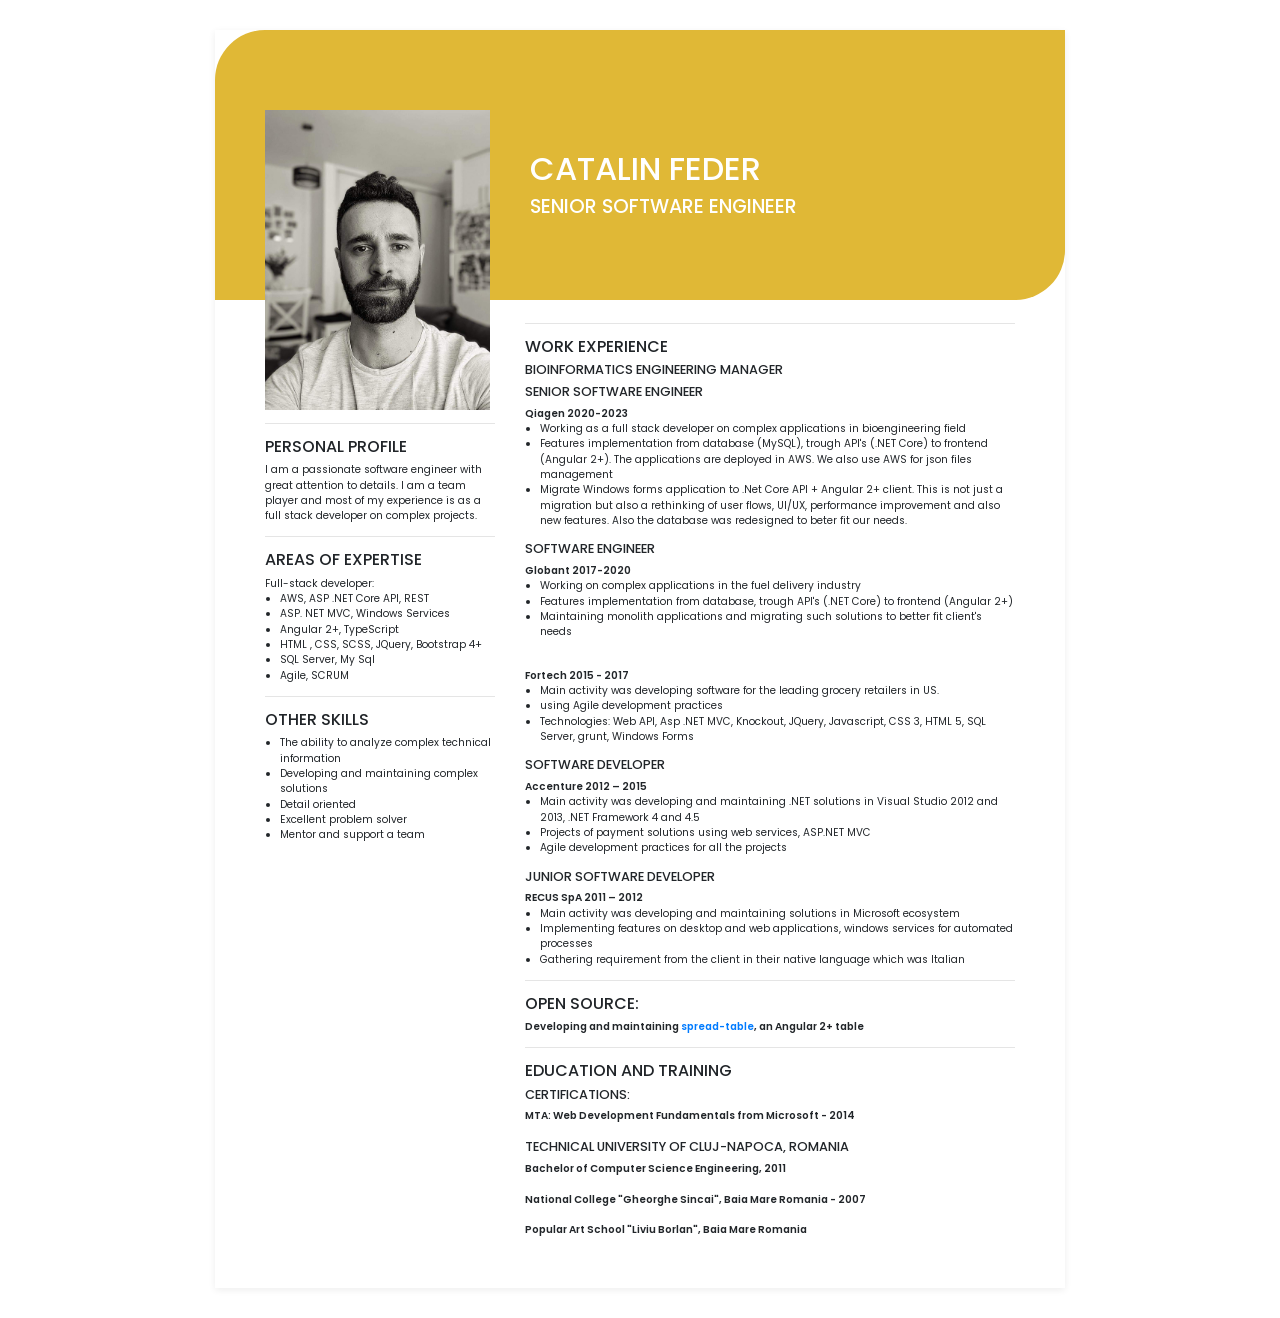
==== docs/index.html @ 6f5e9a1f "added docs" ====
<!DOCTYPE html>
<html lang="en">

<head>
    <meta charset="UTF-8">
    <meta http-equiv="X-UA-Compatible"
          content="IE=edge">
    <meta name="viewport"
          content="width=device-width, initial-scale=1.0">
    <title>Feder Catalin Andrei Resumee</title>
    <link rel="stylesheet"
          href="https://cdn.jsdelivr.net/npm/bootstrap@4.5.3/dist/css/bootstrap.min.css"
          integrity="sha384-TX8t27EcRE3e/ihU7zmQxVncDAy5uIKz4rEkgIXeMed4M0jlfIDPvg6uqKI2xXr2"
          crossorigin="anonymous">
    <link rel="stylesheet"
          href="styles.css">
    <link rel="stylesheet"
          href="https://fonts.googleapis.com/css?family=Poppins:300,400,500,600,700">
</head>

<body>
    <div class="text-center w-100">
        <div class="resumee-container">
            <div class="resumme-header">
                <div class="headline">
                    <h1>CATALIN FEDER</h1>
                    <h4>SENIOR SOFTWARE ENGINEER</h4>
                </div>
            </div>
            <div class="resumme-body row">
                <div class="col-sm-12 col-lg-4 first-column">
                    <img src="resumee-photo.jpg"
                         class="resumee-photo"
                         alt="Resumee photo">
                    <hr>
                    <h5>Personal Profile</h5>
                    <span>I am a passionate software engineer with great attention to details. I am a team player
                        and
                        most
                        of my experience is as a
                        full stack developer on complex projects.</span>

                    <hr>
                    <h5>Areas of expertise</h5>
                    <span>Full-stack developer:</span>
                    <ul>
                        <li>
                            AWS, ASP .NET Core API, REST
                        </li>
                        <li>
                            ASP. NET MVC, Windows Services
                        </li>
                        <li>
                            Angular 2+, TypeScript
                        </li>
                        <li>
                            HTML , CSS, SCSS, JQuery, Bootstrap 4+
                        </li>
                        <li>
                            SQL Server, My Sql
                        </li>
                        <li>
                            Agile, SCRUM
                        </li>
                    </ul>

                    <hr>
                    <h5>Other Skills</h5>
                    <ul>
                        <li>
                            The ability to analyze complex technical information
                        </li>
                        <li>
                            Developing and maintaining complex solutions
                        </li>
                        <li>
                            Detail oriented
                        </li>
                        <li>
                            Excellent problem solver
                        </li>
                        <li>
                            Mentor and support a team
                        </li>
                    </ul>

                </div>
                <div class="col-sm-12 col-lg-8 second-column">
                    <hr>
                    <h5>Work experience</h5>

                    <h6>Bioinformatics Engineering Manager</h6>
                    <h6>Senior Software engineer</h6>

                    <div class="company-year">Qiagen 2020-2023</div>
                    <ul>
                        <li>
                            Working as a full stack developer on complex applications in bioengineering field
                        </li>
                        <li>
                            Features implementation from database (MySQL), trough API's (.NET Core) to
                            frontend (Angular 2+). The applications are deployed in AWS. We also use AWS for json
                            files management
                        </li>
                        <li>
                            Migrate Windows forms application to .Net Core API + Angular 2+ client. This is not just
                            a migration but also a rethinking of user flows, UI/UX, performance improvement and also
                            new features. Also the database was redesigned to beter fit our needs.
                        </li>
                    </ul>

                    <h6>Software engineer</h6>
                    <div class="company-year">Globant 2017-2020</div>
                    <ul>
                        <li>
                            Working on complex applications in the fuel delivery industry
                        </li>
                        <li>
                            Features implementation from database, trough API's (.NET Core) to
                            frontend (Angular 2+)
                        </li>
                        <li>
                            Maintaining monolith applications and migrating
                            such solutions to better fit client's needs
                        </li>
                    </ul>

                    <br>
                    <div class="company-year">Fortech 2015 - 2017</div>
                    <ul>
                        <li>
                            Main activity was developing software for the leading grocery retailers in US.
                        </li>
                        <li>
                            using Agile development practices
                        </li>
                        <li>
                            Technologies: Web API, Asp .NET MVC, Knockout, JQuery, Javascript, CSS 3, HTML 5, SQL
                            Server, grunt, Windows Forms
                        </li>
                    </ul>

                    <h6>Software developer</h6>
                    <div class="company-year">Accenture 2012 – 2015</div>
                    <ul>
                        <li>
                            Main activity was developing and maintaining .NET solutions in Visual
                            Studio 2012 and 2013, .NET Framework 4 and 4.5
                        </li>
                        <li>
                            Projects of payment solutions using web services, ASP.NET MVC
                        </li>
                        <li>
                            Agile development practices for all the projects
                        </li>
                    </ul>

                    <h6>Junior Software developer</h6>
                    <div class="company-year">RECUS SpA 2011 – 2012</div>
                    <ul>
                        <li>
                            Main activity was developing and maintaining solutions in Microsoft ecosystem
                        </li>
                        <li>
                            Implementing features on desktop and web applications, windows services for automated
                            processes
                        </li>
                        <li>
                            Gathering requirement from the client in their native language which was Italian
                        </li>
                    </ul>

                    <hr>
                    <h5>Open source:</h5>
                    <div class="company-year">Developing and maintaining <a
                           href="https://www.npmjs.com/package/spread-table">spread-table</a>, an Angular 2+ table
                    </div>

                    <hr>
                    <h5>Education and Training</h5>
                    <h6>Certifications:</h6>
                    <div class="company-year">MTA: Web Development Fundamentals from Microsoft - 2014</div>
                    <br>
                    <h6>TECHNICAL UNIVERSITY OF CLUJ-NAPOCA, ROMANIA</h6>
                    <div class="company-year">Bachelor of Computer Science Engineering, 2011</div>
                    <br>
                    <div class="company-year">National College "Gheorghe Sincai", Baia Mare Romania - 2007</div>
                    <br>
                    <div class="company-year">Popular Art School "Liviu Borlan", Baia Mare Romania</div>
                </div>
            </div>
        </div>
        <div class="footer">
            <br>
            <br>
        </div>
    </div>
</body>

</html>
---- docs/styles.css ----
html,
body {
    height: 100%;
    width: 100%;
    font-family: Poppins,
        -apple-system,
        BlinkMacSystemFont,
        Segoe UI,
        Roboto,
        Helvetica Neue,
        Arial,
        Noto Sans,
        sans-serif,
        Apple Color Emoji,
        Segoe UI Emoji,
        Segoe UI Symbol,
        Noto Color Emoji !important;
    color: #212529;
    font-size: .8rem;
}

.resumee-container {
    text-align: left;
    margin-top: 30px;
    margin-bottom: 30px;
    max-width: 850px;
    -webkit-box-shadow: 0px 2px 7px 0px rgba(0, 0, 0, 0.07);
    box-shadow: 0px 2px 7px 0px rgba(0, 0, 0, 0.07);
    display: inline-table;
}

.headline {
    top: 150px;
    left: 530px;
    position: absolute;
    font-weight: bold;
    color: #fff;
}

.first-column {
    top: -200px;
}

.resumme-header {
    height: 270px;
    background-color: rgb(224 184 54);
    border-top-left-radius: 50px;
    border-bottom-right-radius: 50px;
}

.resumee-photo {
    height: 300px;
}

.resumme-body {
    padding: 10px 50px;
    padding-bottom: 50px;
}

h5,
h6 {
    text-transform: uppercase;
}

.company-year {
    font-weight: 600;
}

ul {
    padding-left: 15px;
}

.footer {
    height: 50px;
    position: absolute;
    background-color: blue;
    bottom: 0px;
}

.normal-text{
    font-weight: normal;
}

@media (max-width: 479px) {
    .resumee-container {
        margin-top: 20px;
        margin-bottom: 20px;
        margin-left: 15px;
    }

    .resumme-body {
        padding: 10px 10px;
    }

    .headline {
        left: 270px;
    }

    .second-column {
        top: -200px;
    }

    .headline h1 {
        font-size: 2rem;
    }

    .headline h4 {
        font-size: 1.5rem;
    }
}
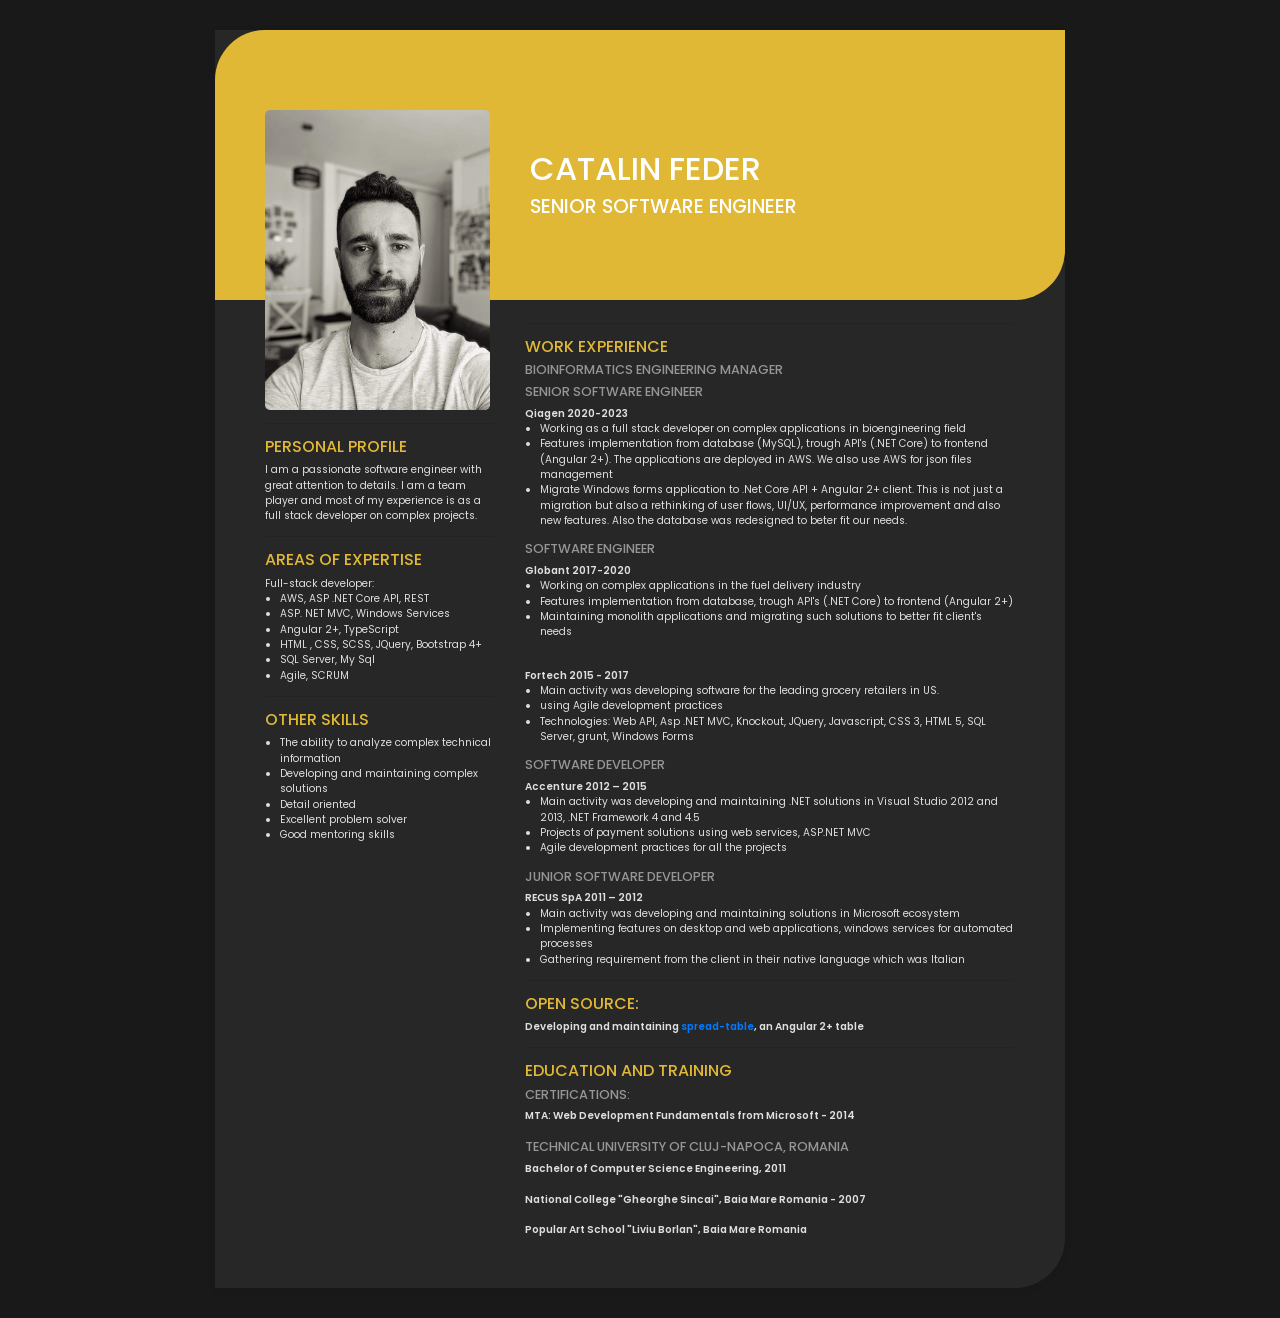
==== commit 05bc1ae7: "update 2" ====
--- a/docs/index.html
+++ b/docs/index.html
@@ -80,7 +80,7 @@
                             Excellent problem solver
                         </li>
                         <li>
-                            Mentor and support a team
+                            Good mentoring skills
                         </li>
                     </ul>
 
--- a/docs/styles.css
+++ b/docs/styles.css
@@ -15,8 +15,9 @@
         Segoe UI Emoji,
         Segoe UI Symbol,
         Noto Color Emoji !important;
-    color: #212529;
+    color: #dfdfdf;
     font-size: .8rem;
+    background: #191919;
 }
 
 .resumee-container {
@@ -27,6 +28,8 @@
     -webkit-box-shadow: 0px 2px 7px 0px rgba(0, 0, 0, 0.07);
     box-shadow: 0px 2px 7px 0px rgba(0, 0, 0, 0.07);
     display: inline-table;
+    background: #272727;
+    border-bottom-right-radius: 50px;
 }
 
 .headline {
@@ -49,17 +52,27 @@
 }
 
 .resumee-photo {
+    border-radius: 5px;
     height: 300px;
 }
 
 .resumme-body {
     padding: 10px 50px;
     padding-bottom: 50px;
+    border-radius: 0 0 5px 5px;
 }
 
 h5,
 h6 {
     text-transform: uppercase;
+}
+
+h5 {
+  color: #e0b836;
+}
+
+h6 {
+  color: #969696;
 }
 
 .company-year {
@@ -107,4 +120,4 @@
     .headline h4 {
         font-size: 1.5rem;
     }
-}+}
